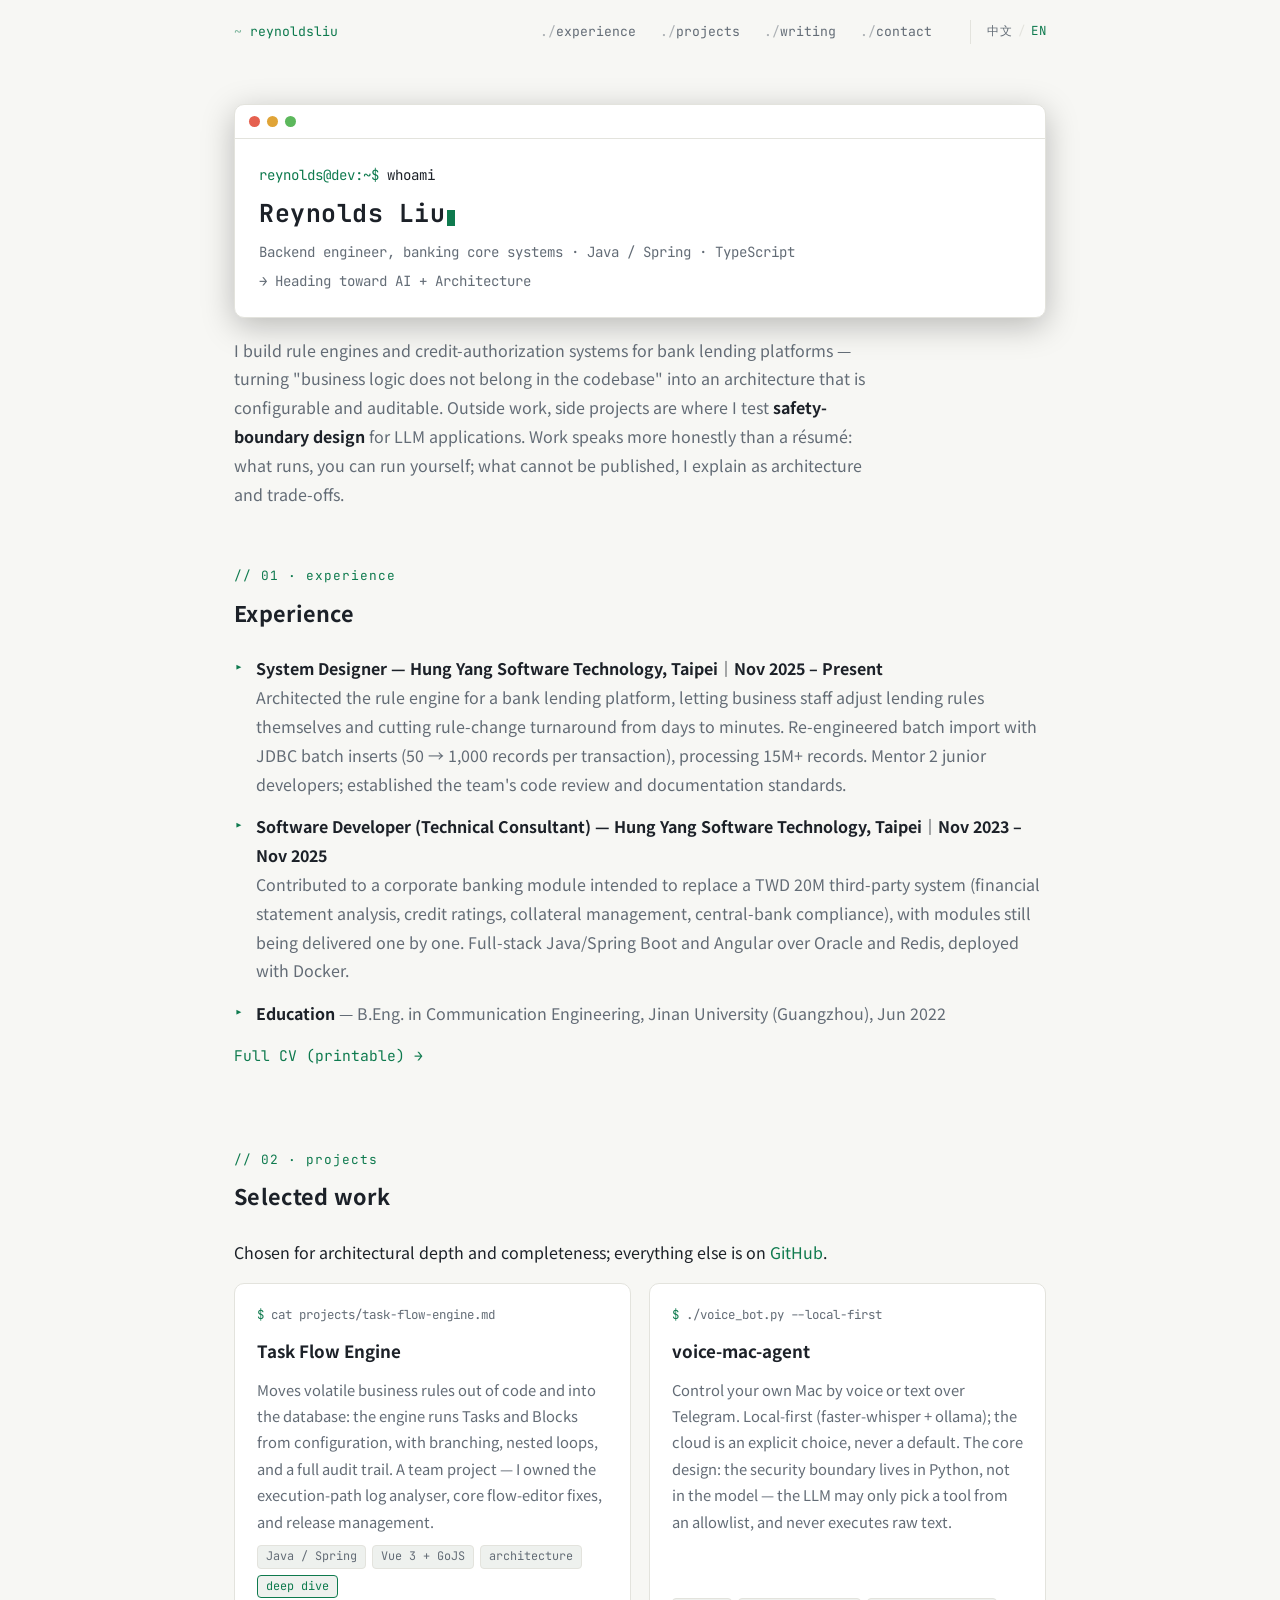
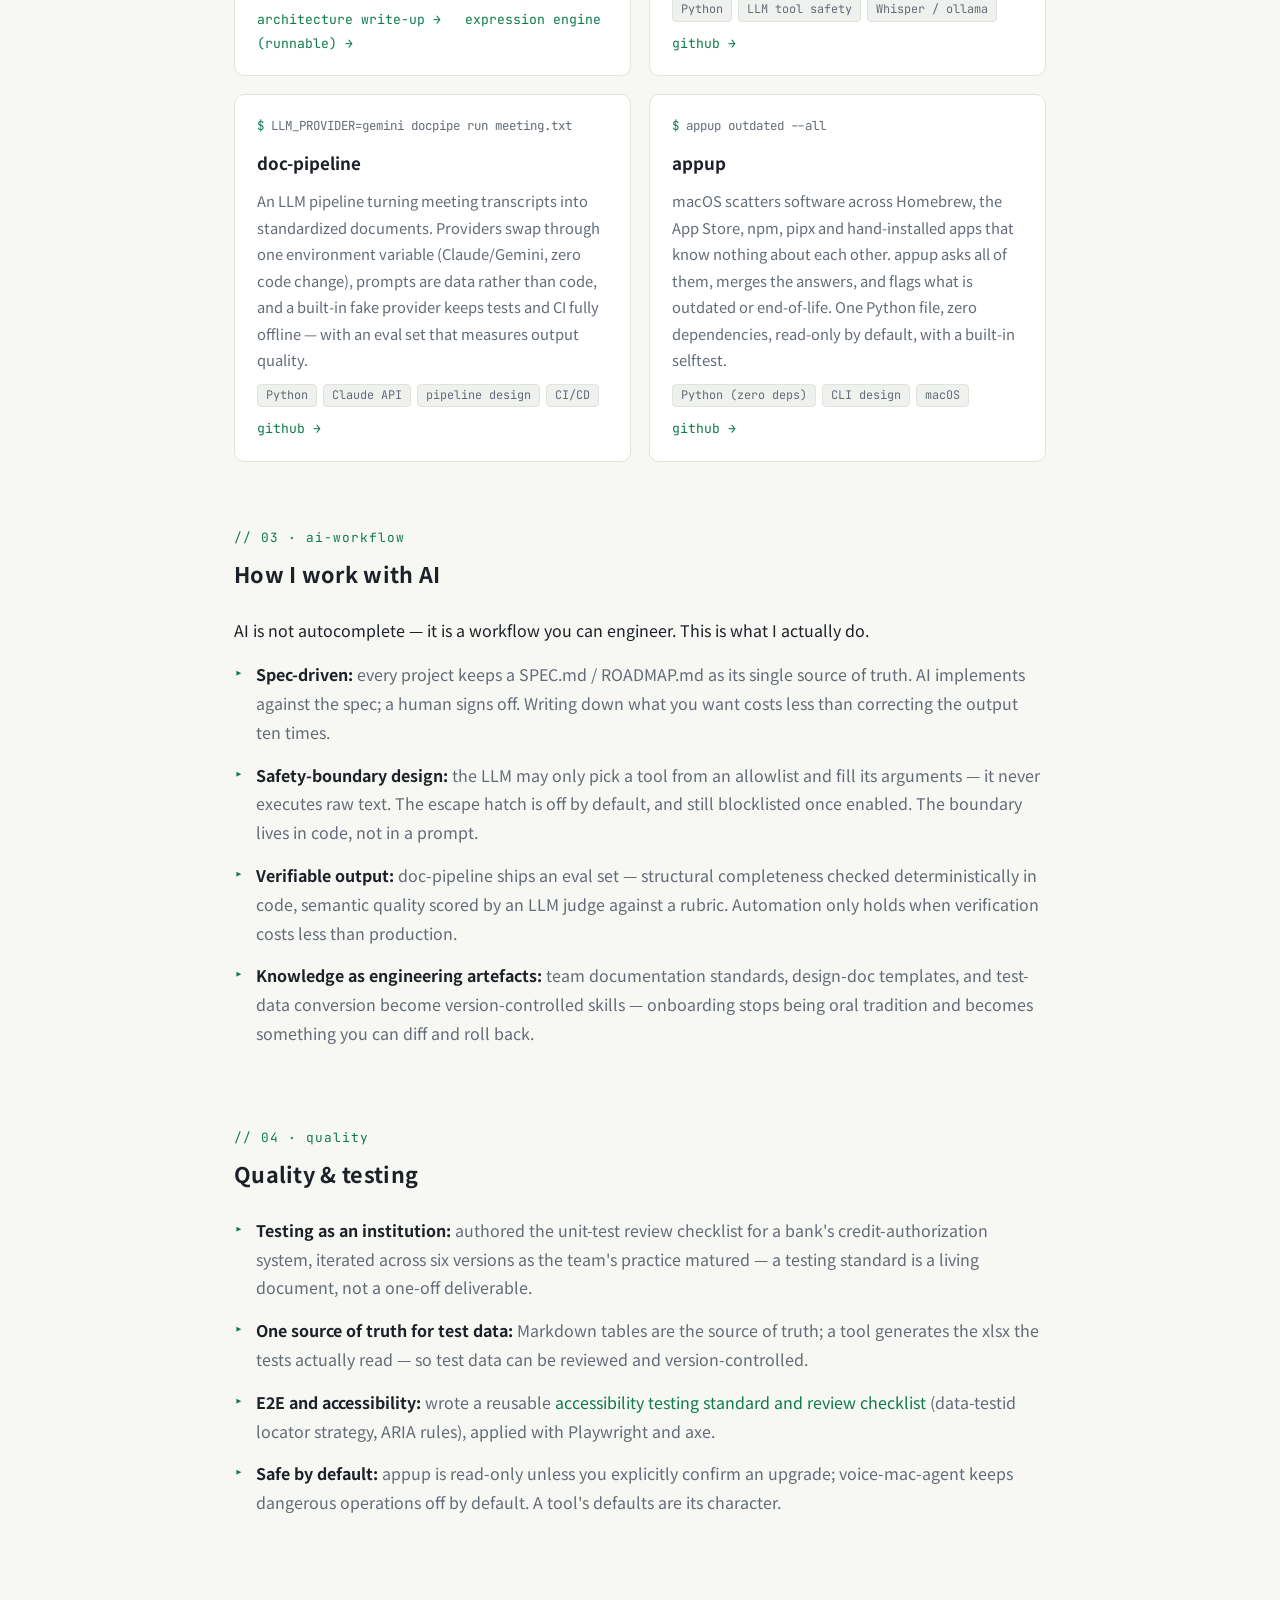
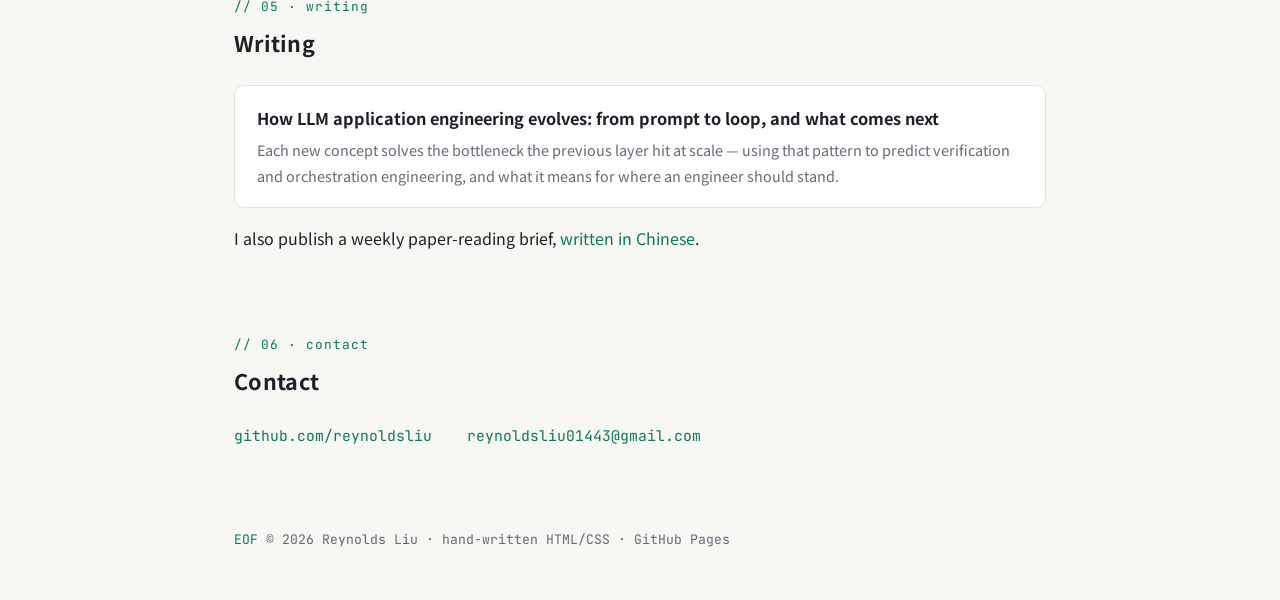
==== en/index.html @ 4cf9ab03 "Update CV and website content Updated cv.html, index.html, and style.css Added English translations " ====
<!doctype html>
<html lang="en">
<head>
<meta charset="utf-8">
<meta name="viewport" content="width=device-width,initial-scale=1">
<title>Reynolds Liu — Backend Engineer · AI + Architecture</title>
<meta name="description" content="Backend engineer in banking core systems. Projects: a configurable task flow engine, a local-first AI voice agent, a provider-swappable document pipeline, and a zero-dependency macOS CLI.">
<meta property="og:title" content="Reynolds Liu — Backend Engineer · AI + Architecture">
<meta property="og:description" content="Backend engineer in banking core systems, moving toward AI + Architecture.">
<meta property="og:type" content="website">
<meta property="og:url" content="https://reynoldsliu.github.io/en/">
<link rel="alternate" hreflang="zh-Hant" href="https://reynoldsliu.github.io/">
<link rel="alternate" hreflang="en" href="https://reynoldsliu.github.io/en/">
<link rel="icon" href="data:image/svg+xml,<svg xmlns='http://www.w3.org/2000/svg' viewBox='0 0 100 100'><rect width='100' height='100' rx='18' fill='%230d1117'/><text x='18' y='68' font-family='monospace' font-size='52' fill='%233fd68f'>&gt;_</text></svg>">
<link rel="preconnect" href="https://fonts.googleapis.com">
<link rel="preconnect" href="https://fonts.gstatic.com" crossorigin>
<link href="https://fonts.googleapis.com/css2?family=JetBrains+Mono:wght@400;500&family=Noto+Sans+TC:wght@400;500;700&display=swap" rel="stylesheet">
<link rel="stylesheet" href="../style.css">
</head>
<body>
<div class="wrap">

<nav class="top">
  <a class="home" href="index.html">reynoldsliu</a>
  <a href="#experience">experience</a>
  <a href="#projects">projects</a>
  <a href="#writing">writing</a>
  <a href="#contact">contact</a>
  <span class="lang"><a href="../index.html">中文</a><em>/</em><a href="index.html" aria-current="true">EN</a></span>
</nav>

<div class="term">
  <div class="term-bar"><i></i><i></i><i></i></div>
  <div class="term-body">
    <div><span class="ps">reynolds@dev:~$</span> <span class="cmd">whoami</span></div>
    <div><h1>Reynolds Liu</h1><span class="caret"></span></div>
    <div class="out">Backend engineer, banking core systems · Java / Spring · TypeScript</div>
    <div class="out">→ Heading toward AI + Architecture</div>
  </div>
</div>
<p class="intro">
  I build rule engines and credit-authorization systems for bank lending platforms — turning
  "business logic does not belong in the codebase" into an architecture that is configurable and
  auditable. Outside work, side projects are where I test <strong>safety-boundary design</strong>
  for LLM applications. Work speaks more honestly than a résumé: what runs, you can run yourself;
  what cannot be published, I explain as architecture and trade-offs.
</p>

<section id="experience">
  <p class="sec">01 · experience</p>
  <h2>Experience</h2>
  <ul class="plain">
    <li><strong>System Designer — Hung Yang Software Technology, Taipei｜Nov 2025 – Present</strong><br>
    Architected the rule engine for a bank lending platform, letting business staff adjust lending
    rules themselves and cutting rule-change turnaround from days to minutes. Re-engineered batch
    import with JDBC batch inserts (50 → 1,000 records per transaction), processing 15M+ records.
    Mentor 2 junior developers; established the team's code review and documentation standards.</li>
    <li><strong>Software Developer (Technical Consultant) — Hung Yang Software Technology, Taipei｜Nov 2023 – Nov 2025</strong><br>
    Contributed to a corporate banking module intended to replace a TWD 20M third-party system
    (financial statement analysis, credit ratings, collateral management, central-bank compliance),
    with modules still being delivered one by one.
    Full-stack Java/Spring Boot and Angular over Oracle and Redis, deployed with Docker.</li>
    <li><strong>Education</strong> — B.Eng. in Communication Engineering, Jinan University (Guangzhou), Jun 2022</li>
  </ul>
  <p class="contact"><a href="cv.html">Full CV (printable) →</a></p>
</section>

<section id="projects">
  <p class="sec">02 · projects</p>
  <h2>Selected work</h2>
  <p class="section-note">Chosen for architectural depth and completeness; everything else is on <a href="https://github.com/reynoldsliu">GitHub</a>.</p>
  <div class="grid">

    <div class="card">
      <div class="path">cat projects/task-flow-engine.md</div>
      <h3><a href="projects/taskengine.html">Task Flow Engine</a></h3>
      <p>Moves volatile business rules out of code and into the database: the engine runs Tasks and Blocks from configuration, with branching, nested loops, and a full audit trail. A team project — I owned the execution-path log analyser, core flow-editor fixes, and release management.</p>
      <div class="tags"><span class="tag">Java / Spring</span><span class="tag">Vue 3 + GoJS</span><span class="tag">architecture</span><span class="tag chip-live">deep dive</span></div>
      <div class="links">
        <a href="projects/taskengine.html">architecture write-up →</a>
        <a href="https://github.com/reynoldsliu/flow-expression-engine">expression engine (runnable) →</a>
      </div>
    </div>

    <div class="card">
      <div class="path">./voice_bot.py --local-first</div>
      <h3><a href="https://github.com/reynoldsliu/voice-mac-agent">voice-mac-agent</a></h3>
      <p>Control your own Mac by voice or text over Telegram. Local-first (faster-whisper + ollama); the cloud is an explicit choice, never a default. The core design: the security boundary lives in Python, not in the model — the LLM may only pick a tool from an allowlist, and never executes raw text.</p>
      <div class="tags"><span class="tag">Python</span><span class="tag">LLM tool safety</span><span class="tag">Whisper / ollama</span></div>
      <div class="links"><a href="https://github.com/reynoldsliu/voice-mac-agent">github →</a></div>
    </div>

    <div class="card">
      <div class="path">LLM_PROVIDER=gemini docpipe run meeting.txt</div>
      <h3><a href="https://github.com/reynoldsliu/doc-pipeline">doc-pipeline</a></h3>
      <p>An LLM pipeline turning meeting transcripts into standardized documents. Providers swap through one environment variable (Claude/Gemini, zero code change), prompts are data rather than code, and a built-in fake provider keeps tests and CI fully offline — with an eval set that measures output quality.</p>
      <div class="tags"><span class="tag">Python</span><span class="tag">Claude API</span><span class="tag">pipeline design</span><span class="tag">CI/CD</span></div>
      <div class="links"><a href="https://github.com/reynoldsliu/doc-pipeline">github →</a></div>
    </div>

    <div class="card">
      <div class="path">appup outdated --all</div>
      <h3><a href="https://github.com/reynoldsliu/appup">appup</a></h3>
      <p>macOS scatters software across Homebrew, the App Store, npm, pipx and hand-installed apps that know nothing about each other. appup asks all of them, merges the answers, and flags what is outdated or end-of-life. One Python file, zero dependencies, read-only by default, with a built-in selftest.</p>
      <div class="tags"><span class="tag">Python (zero deps)</span><span class="tag">CLI design</span><span class="tag">macOS</span></div>
      <div class="links"><a href="https://github.com/reynoldsliu/appup">github →</a></div>
    </div>

  </div>
</section>

<section id="workflow">
  <p class="sec">03 · ai-workflow</p>
  <h2>How I work with AI</h2>
  <p class="section-note">AI is not autocomplete — it is a workflow you can engineer. This is what I actually do.</p>
  <ul class="plain">
    <li><strong>Spec-driven:</strong> every project keeps a SPEC.md / ROADMAP.md as its single source of truth. AI implements against the spec; a human signs off. Writing down what you want costs less than correcting the output ten times.</li>
    <li><strong>Safety-boundary design:</strong> the LLM may only pick a tool from an allowlist and fill its arguments — it never executes raw text. The escape hatch is off by default, and still blocklisted once enabled. The boundary lives in code, not in a prompt.</li>
    <li><strong>Verifiable output:</strong> doc-pipeline ships an eval set — structural completeness checked deterministically in code, semantic quality scored by an LLM judge against a rubric. Automation only holds when verification costs less than production.</li>
    <li><strong>Knowledge as engineering artefacts:</strong> team documentation standards, design-doc templates, and test-data conversion become version-controlled skills — onboarding stops being oral tradition and becomes something you can diff and roll back.</li>
  </ul>
</section>

<section id="quality">
  <p class="sec">04 · quality</p>
  <h2>Quality &amp; testing</h2>
  <ul class="plain">
    <li><strong>Testing as an institution:</strong> authored the unit-test review checklist for a bank's credit-authorization system, iterated across six versions as the team's practice matured — a testing standard is a living document, not a one-off deliverable.</li>
    <li><strong>One source of truth for test data:</strong> Markdown tables are the source of truth; a tool generates the xlsx the tests actually read — so test data can be reviewed and version-controlled.</li>
    <li><strong>E2E and accessibility:</strong> wrote a reusable <a href="https://github.com/reynoldsliu/pw-agents/tree/main/specs">accessibility testing standard and review checklist</a> (data-testid locator strategy, ARIA rules), applied with Playwright and axe.</li>
    <li><strong>Safe by default:</strong> appup is read-only unless you explicitly confirm an upgrade; voice-mac-agent keeps dangerous operations off by default. A tool's defaults are its character.</li>
  </ul>
</section>

<section id="writing">
  <p class="sec">05 · writing</p>
  <h2>Writing</h2>
  <a class="post" href="writing/llm-engineering.html">
    <b>How LLM application engineering evolves: from prompt to loop, and what comes next</b>
    <span>Each new concept solves the bottleneck the previous layer hit at scale — using that pattern to predict verification and orchestration engineering, and what it means for where an engineer should stand.</span>
  </a>
  <p class="section-note">I also publish a weekly paper-reading brief, <a href="../index.html#writing">written in Chinese</a>.</p>
</section>

<section id="contact">
  <p class="sec">06 · contact</p>
  <h2>Contact</h2>
  <p class="contact">
    <a href="https://github.com/reynoldsliu">github.com/reynoldsliu</a>
    <a href="mailto:reynoldsliu01443@gmail.com">reynoldsliu01443@gmail.com</a>
  </p>
</section>

<footer>© 2026 Reynolds Liu · hand-written HTML/CSS · GitHub Pages</footer>

</div>
</body>
</html>
---- style.css ----
/* Terminal-inspired, dark-first, one accent. */
:root{
  --bg:#0d1117;--panel:#151b23;--line:#232b35;--fg:#d8dee4;--muted:#8b949e;
  --accent:#3fd68f;--accent-dim:rgba(63,214,143,.12);--chip:#1c2530;
  --mono:"JetBrains Mono",ui-monospace,SFMono-Regular,Menlo,monospace;
  --sans:"Noto Sans TC",-apple-system,BlinkMacSystemFont,"PingFang TC",sans-serif;
}
@media (prefers-color-scheme:light){
  :root{--bg:#f7f7f4;--panel:#ffffff;--line:#e3e3dd;--fg:#1c2128;--muted:#636c76;
  --accent:#0e7a4e;--accent-dim:rgba(14,122,78,.08);--chip:#eef1ee;}
}
*{box-sizing:border-box}
html{scroll-behavior:smooth}
body{margin:0;background:var(--bg);color:var(--fg);font-family:var(--sans);
  line-height:1.8;font-size:16px;-webkit-font-smoothing:antialiased}
.wrap{max-width:860px;margin:0 auto;padding:0 24px}
a{color:var(--accent);text-decoration:none}
a:hover{text-decoration:underline}
code,.mono{font-family:var(--mono)}

/* top nav */
nav.top{display:flex;gap:24px;padding:20px 0;font-family:var(--mono);font-size:.82rem}
nav.top a{color:var(--muted)}
nav.top a::before{content:"./";opacity:.5}
nav.top .lang a::before,nav.top .home::before{content:none}
nav.top a:hover{color:var(--accent);text-decoration:none}
nav.top .home{margin-right:auto;color:var(--accent)}
nav.top .home::before{content:"~ "!important}

/* terminal hero */
.term{background:var(--panel);border:1px solid var(--line);border-radius:10px;
  margin:40px 0 12px;overflow:hidden;box-shadow:0 8px 32px rgba(0,0,0,.25)}
.term-bar{display:flex;gap:7px;padding:11px 14px;border-bottom:1px solid var(--line)}
.term-bar i{width:11px;height:11px;border-radius:50%;background:var(--line)}
.term-bar i:first-child{background:#e5604f}.term-bar i:nth-child(2){background:#e0a437}.term-bar i:nth-child(3){background:#5cb85c}
.term-body{padding:22px 24px;font-family:var(--mono);font-size:.88rem;line-height:2}
.term-body .ps{color:var(--accent)}
.term-body .cmd{color:var(--fg)}
.term-body .out{color:var(--muted)}
.term-body h1{display:inline;font-size:1.55rem;letter-spacing:.5px;margin:0;color:var(--fg);font-family:var(--mono)}
.caret{display:inline-block;width:.55em;height:1.15em;background:var(--accent);
  vertical-align:text-bottom;margin-left:2px;animation:blink 1.1s steps(1) infinite}
@keyframes blink{50%{opacity:0}}
@media (prefers-reduced-motion:reduce){.caret{animation:none}}
p.intro{max-width:640px;color:var(--muted);margin:18px 0 0}
p.intro strong{color:var(--fg)}

/* sections */
section{padding:56px 0 8px}
.sec{font-family:var(--mono);font-size:.8rem;color:var(--accent);letter-spacing:1px;margin:0 0 6px}
.sec::before{content:"// "}
h2{font-size:1.35rem;margin:0 0 22px;letter-spacing:.3px}

/* project cards */
.grid{display:grid;grid-template-columns:1fr 1fr;gap:18px}
@media(max-width:640px){.grid{grid-template-columns:1fr}}
.card{background:var(--panel);border:1px solid var(--line);border-radius:10px;padding:20px 22px;
  display:flex;flex-direction:column;gap:10px;transition:border-color .15s,transform .15s}
.card:hover{border-color:var(--accent);transform:translateY(-2px)}
.card .path{font-family:var(--mono);font-size:.78rem;color:var(--muted)}
.card .path::before{content:"$ ";color:var(--accent)}
.card h3{margin:0;font-size:1.06rem}
.card h3 a{color:var(--fg)}
.card h3 a:hover{color:var(--accent);text-decoration:none}
.card p{margin:0;font-size:.92rem;color:var(--muted);flex:1}
.tags{display:flex;flex-wrap:wrap;gap:6px}
.tag{background:var(--chip);color:var(--muted);border:1px solid var(--line);
  border-radius:4px;padding:0 8px;font-size:.74rem;font-family:var(--mono)}
.chip-live{color:var(--accent);border-color:var(--accent)}
.card .links{font-family:var(--mono);font-size:.82rem}
.card .links a{margin-right:16px}

/* list sections */
ul.plain{padding-left:0;margin:0;list-style:none}
ul.plain li{margin:0 0 14px;padding-left:22px;position:relative}
ul.plain li::before{content:"▸";position:absolute;left:0;color:var(--accent);font-family:var(--mono)}
ul.plain li strong{color:var(--fg)}
ul.plain li{color:var(--muted)}

/* writing list */
.post{display:block;background:var(--panel);border:1px solid var(--line);border-radius:10px;
  padding:18px 22px;margin-bottom:14px;transition:border-color .15s}
.post:hover{border-color:var(--accent);text-decoration:none}
.post b{color:var(--fg);font-size:1.02rem}
.post span{display:block;color:var(--muted);font-size:.9rem;margin-top:4px}

/* contact + footer */
.contact{font-family:var(--mono);font-size:.92rem}
.contact a{margin-right:26px}
footer{padding:56px 0 48px;color:var(--muted);font-size:.82rem;font-family:var(--mono)}
footer::before{content:"EOF ";color:var(--accent)}

/* article pages */
article{padding:28px 0 40px}
article h1{font-size:1.7rem;line-height:1.4;margin:14px 0 4px}
article .sub{color:var(--muted);margin:0 0 26px;font-size:.95rem}
article h2{margin:44px 0 14px;font-size:1.2rem}
article h2::before{content:"## ";color:var(--accent);font-family:var(--mono);font-size:1rem}
article p{color:var(--fg)}
.note{background:var(--accent-dim);border-left:3px solid var(--accent);
  padding:12px 18px;border-radius:0 8px 8px 0;font-size:.92rem;color:var(--muted)}
.note strong{color:var(--fg)}
table{border-collapse:collapse;width:100%;font-size:.9rem;margin:14px 0}
th,td{border:1px solid var(--line);padding:8px 12px;text-align:left}
th{background:var(--panel);font-family:var(--mono);font-size:.8rem;color:var(--muted)}
pre.block{background:var(--panel);border:1px solid var(--line);border-radius:8px;
  padding:16px 18px;overflow-x:auto;font-family:var(--mono);font-size:.82rem;line-height:1.7;color:var(--muted)}
pre.block .k{color:var(--accent)}
.back{font-family:var(--mono);font-size:.82rem;color:var(--muted)}
.back:hover{color:var(--accent);text-decoration:none}

/* ---------- 語言切換（獨立中英版本，純連結） ---------- */
nav.top .lang{margin-left:14px;padding-left:16px;border-left:1px solid var(--line);
  font-family:var(--mono);font-size:.78rem;letter-spacing:.3px;white-space:nowrap}
nav.top .lang a{color:var(--muted);text-decoration:none;transition:color .12s}
nav.top .lang a:hover{color:var(--accent)}
nav.top .lang a[aria-current="true"]{color:var(--accent)}
nav.top .lang em{color:var(--line);font-style:normal;margin:0 6px}
@media(max-width:560px){
  nav.top{flex-wrap:wrap;gap:14px}
  nav.top .lang{margin-left:auto;padding-left:0;border-left:none}
}
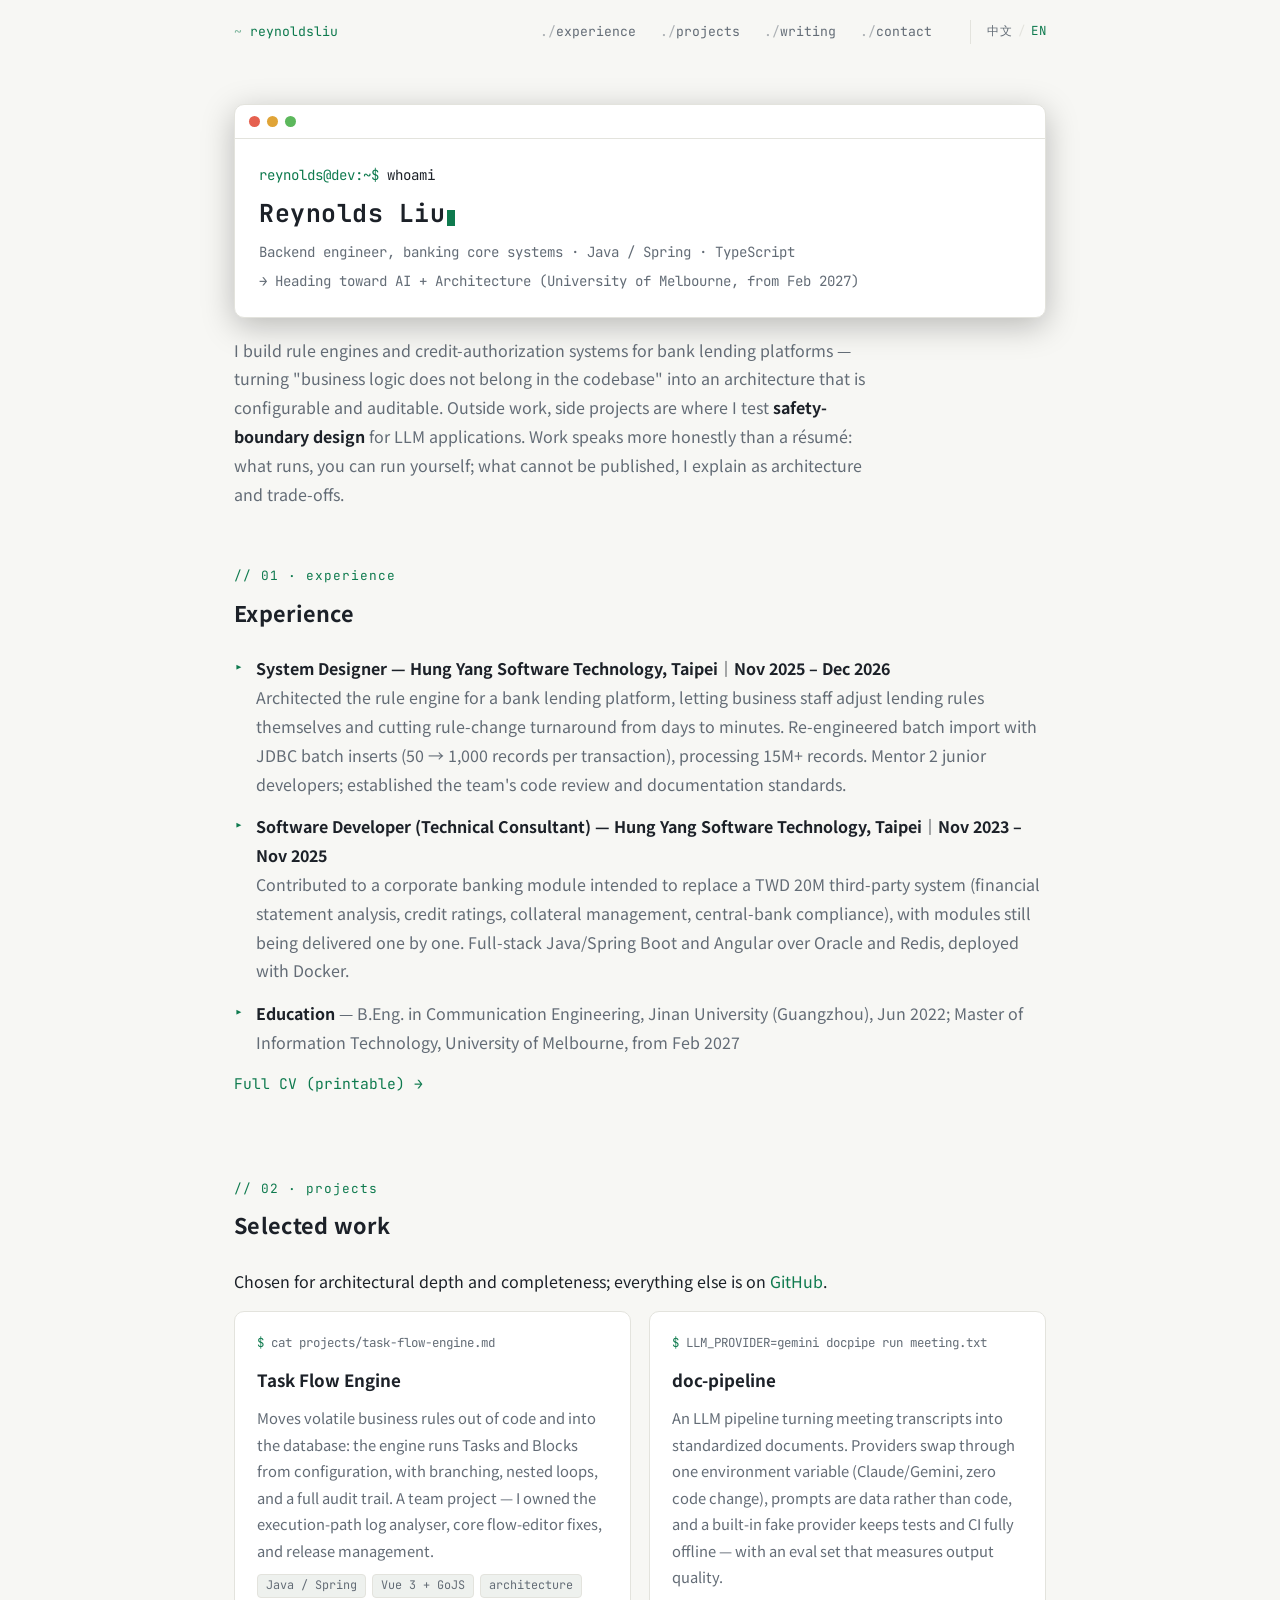
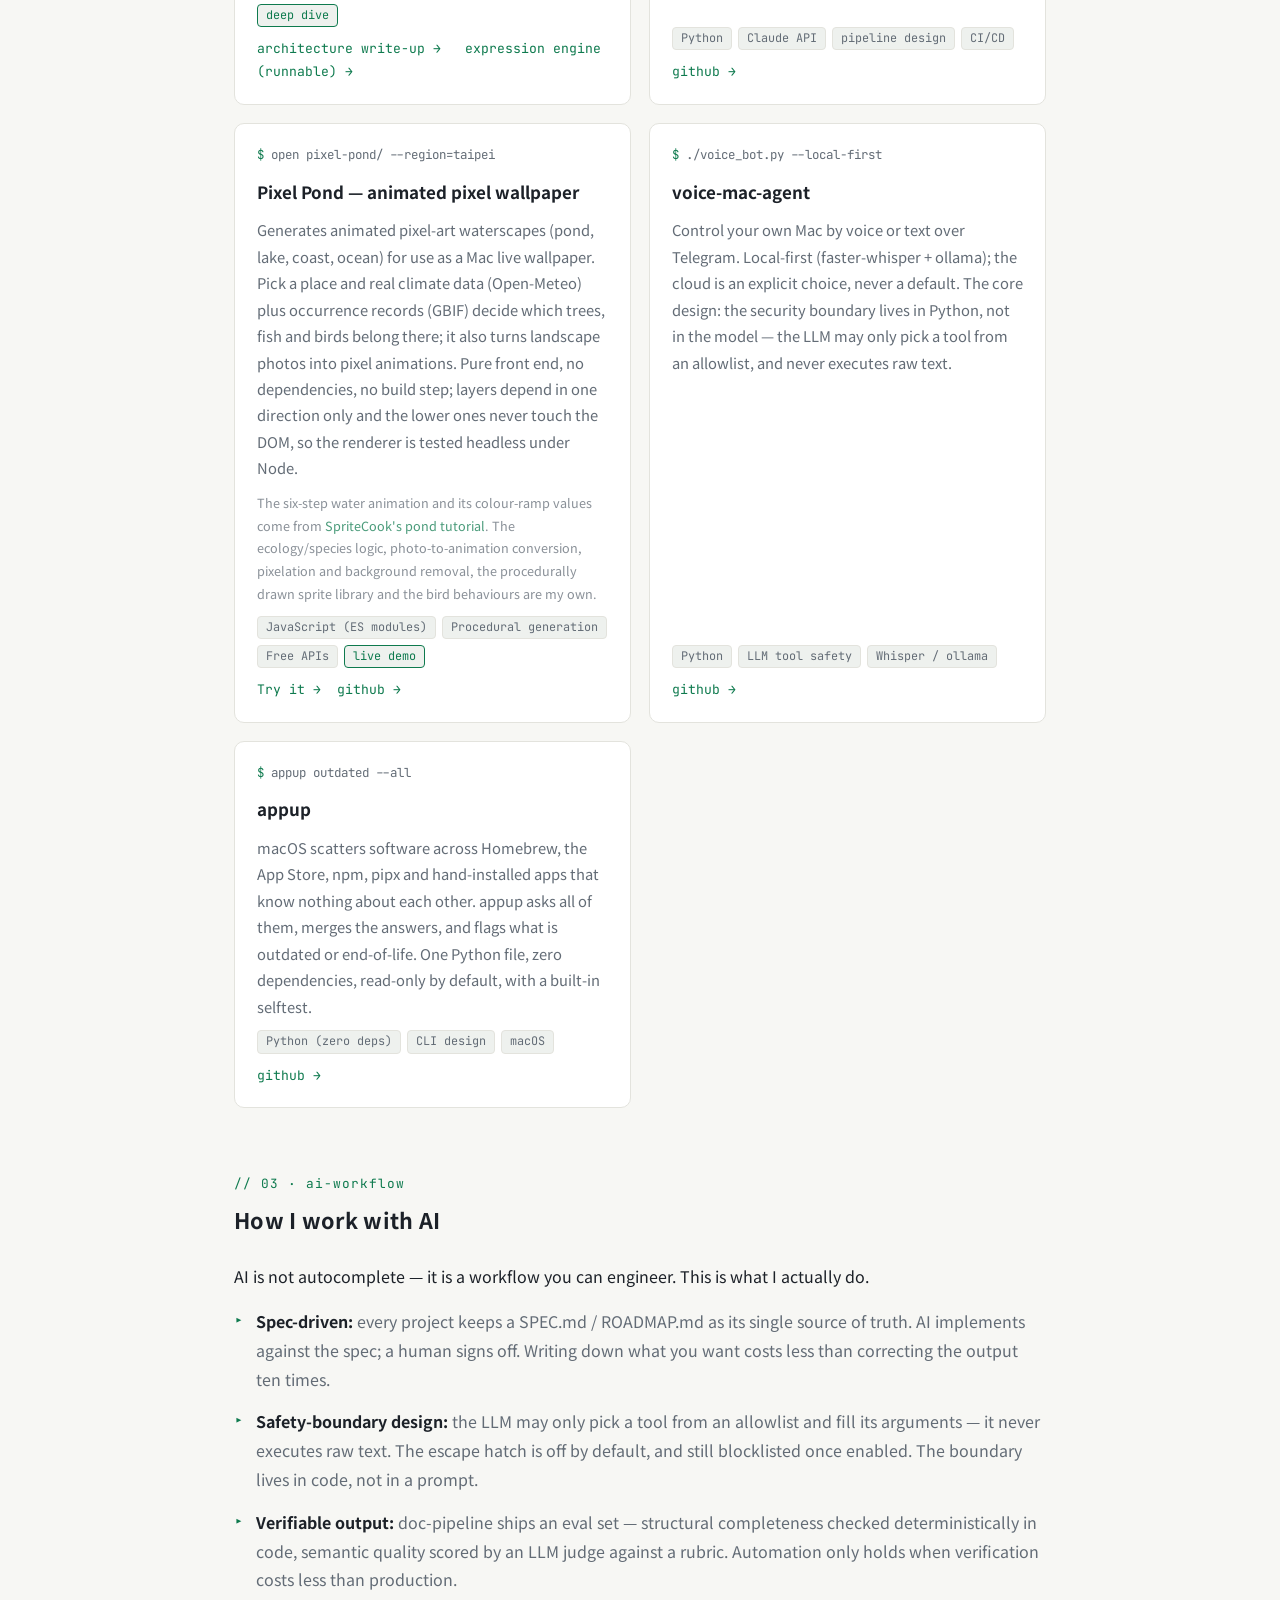
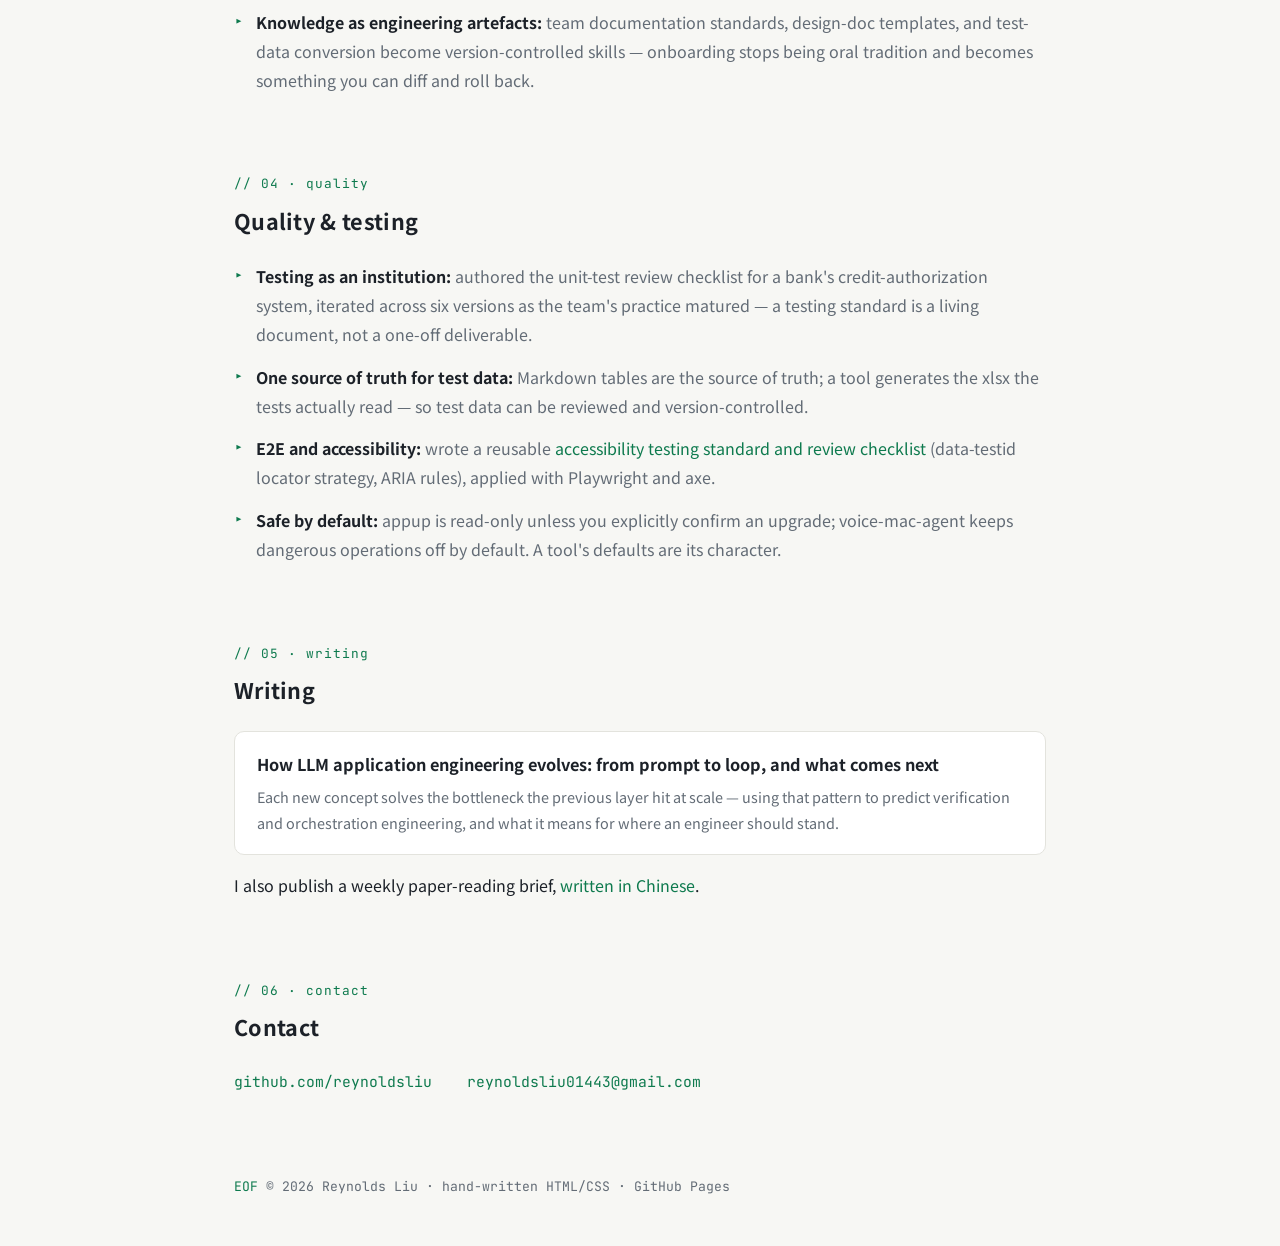
==== commit 33c6c854: "Personal portfolio site" ====
--- a/en/index.html
+++ b/en/index.html
@@ -6,7 +6,7 @@
 <title>Reynolds Liu — Backend Engineer · AI + Architecture</title>
 <meta name="description" content="Backend engineer in banking core systems. Projects: a configurable task flow engine, a local-first AI voice agent, a provider-swappable document pipeline, and a zero-dependency macOS CLI.">
 <meta property="og:title" content="Reynolds Liu — Backend Engineer · AI + Architecture">
-<meta property="og:description" content="Backend engineer in banking core systems, moving toward AI + Architecture.">
+<meta property="og:description" content="Backend engineer in banking core systems, moving toward AI + Architecture. Starting a master's at the University of Melbourne in February 2027.">
 <meta property="og:type" content="website">
 <meta property="og:url" content="https://reynoldsliu.github.io/en/">
 <link rel="alternate" hreflang="zh-Hant" href="https://reynoldsliu.github.io/">
@@ -35,7 +35,7 @@
     <div><span class="ps">reynolds@dev:~$</span> <span class="cmd">whoami</span></div>
     <div><h1>Reynolds Liu</h1><span class="caret"></span></div>
     <div class="out">Backend engineer, banking core systems · Java / Spring · TypeScript</div>
-    <div class="out">→ Heading toward AI + Architecture</div>
+    <div class="out">→ Heading toward AI + Architecture (University of Melbourne, from Feb 2027)</div>
   </div>
 </div>
 <p class="intro">
@@ -50,7 +50,7 @@
   <p class="sec">01 · experience</p>
   <h2>Experience</h2>
   <ul class="plain">
-    <li><strong>System Designer — Hung Yang Software Technology, Taipei｜Nov 2025 – Present</strong><br>
+    <li><strong>System Designer — Hung Yang Software Technology, Taipei｜Nov 2025 – Dec 2026</strong><br>
     Architected the rule engine for a bank lending platform, letting business staff adjust lending
     rules themselves and cutting rule-change turnaround from days to minutes. Re-engineered batch
     import with JDBC batch inserts (50 → 1,000 records per transaction), processing 15M+ records.
@@ -60,7 +60,7 @@
     (financial statement analysis, credit ratings, collateral management, central-bank compliance),
     with modules still being delivered one by one.
     Full-stack Java/Spring Boot and Angular over Oracle and Redis, deployed with Docker.</li>
-    <li><strong>Education</strong> — B.Eng. in Communication Engineering, Jinan University (Guangzhou), Jun 2022</li>
+    <li><strong>Education</strong> — B.Eng. in Communication Engineering, Jinan University (Guangzhou), Jun 2022; Master of Information Technology, University of Melbourne, from Feb 2027</li>
   </ul>
   <p class="contact"><a href="cv.html">Full CV (printable) →</a></p>
 </section>
@@ -70,7 +70,6 @@
   <h2>Selected work</h2>
   <p class="section-note">Chosen for architectural depth and completeness; everything else is on <a href="https://github.com/reynoldsliu">GitHub</a>.</p>
   <div class="grid">
-
     <div class="card">
       <div class="path">cat projects/task-flow-engine.md</div>
       <h3><a href="projects/taskengine.html">Task Flow Engine</a></h3>
@@ -83,19 +82,28 @@
     </div>
 
     <div class="card">
+      <div class="path">LLM_PROVIDER=gemini docpipe run meeting.txt</div>
+      <h3><a href="https://github.com/reynoldsliu/doc-pipeline">doc-pipeline</a></h3>
+      <p>An LLM pipeline turning meeting transcripts into standardized documents. Providers swap through one environment variable (Claude/Gemini, zero code change), prompts are data rather than code, and a built-in fake provider keeps tests and CI fully offline — with an eval set that measures output quality.</p>
+      <div class="tags"><span class="tag">Python</span><span class="tag">Claude API</span><span class="tag">pipeline design</span><span class="tag">CI/CD</span></div>
+      <div class="links"><a href="https://github.com/reynoldsliu/doc-pipeline">github →</a></div>
+    </div>
+
+    <div class="card">
+      <div class="path">open pixel-pond/ --region=taipei</div>
+      <h3><a href="../pixel-pond/?lang=en">Pixel Pond — animated pixel wallpaper</a></h3>
+      <p>Generates animated pixel-art waterscapes (pond, lake, coast, ocean) for use as a Mac live wallpaper. Pick a place and real climate data (Open-Meteo) plus occurrence records (GBIF) decide which trees, fish and birds belong there; it also turns landscape photos into pixel animations. Pure front end, no dependencies, no build step; layers depend in one direction only and the lower ones never touch the DOM, so the renderer is tested headless under Node.</p>
+      <p class="credit">The six-step water animation and its colour-ramp values come from <a href="https://www.spritecook.ai/blog/pixel-art-pond-water-reflections-ripples">SpriteCook's pond tutorial</a>. The ecology/species logic, photo-to-animation conversion, pixelation and background removal, the procedurally drawn sprite library and the bird behaviours are my own.</p>
+      <div class="tags"><span class="tag">JavaScript (ES modules)</span><span class="tag">Procedural generation</span><span class="tag">Free APIs</span><span class="tag chip-live">live demo</span></div>
+      <div class="links"><a href="../pixel-pond/?lang=en">Try it →</a><a href="https://github.com/reynoldsliu/pixel-pond">github →</a></div>
+    </div>
+
+    <div class="card">
       <div class="path">./voice_bot.py --local-first</div>
       <h3><a href="https://github.com/reynoldsliu/voice-mac-agent">voice-mac-agent</a></h3>
       <p>Control your own Mac by voice or text over Telegram. Local-first (faster-whisper + ollama); the cloud is an explicit choice, never a default. The core design: the security boundary lives in Python, not in the model — the LLM may only pick a tool from an allowlist, and never executes raw text.</p>
       <div class="tags"><span class="tag">Python</span><span class="tag">LLM tool safety</span><span class="tag">Whisper / ollama</span></div>
       <div class="links"><a href="https://github.com/reynoldsliu/voice-mac-agent">github →</a></div>
-    </div>
-
-    <div class="card">
-      <div class="path">LLM_PROVIDER=gemini docpipe run meeting.txt</div>
-      <h3><a href="https://github.com/reynoldsliu/doc-pipeline">doc-pipeline</a></h3>
-      <p>An LLM pipeline turning meeting transcripts into standardized documents. Providers swap through one environment variable (Claude/Gemini, zero code change), prompts are data rather than code, and a built-in fake provider keeps tests and CI fully offline — with an eval set that measures output quality.</p>
-      <div class="tags"><span class="tag">Python</span><span class="tag">Claude API</span><span class="tag">pipeline design</span><span class="tag">CI/CD</span></div>
-      <div class="links"><a href="https://github.com/reynoldsliu/doc-pipeline">github →</a></div>
     </div>
 
     <div class="card">
@@ -105,7 +113,6 @@
       <div class="tags"><span class="tag">Python (zero deps)</span><span class="tag">CLI design</span><span class="tag">macOS</span></div>
       <div class="links"><a href="https://github.com/reynoldsliu/appup">github →</a></div>
     </div>
-
   </div>
 </section>
 
--- a/style.css
+++ b/style.css
@@ -67,6 +67,7 @@
 .tag{background:var(--chip);color:var(--muted);border:1px solid var(--line);
   border-radius:4px;padding:0 8px;font-size:.74rem;font-family:var(--mono)}
 .chip-live{color:var(--accent);border-color:var(--accent)}
+.card .credit{flex:0 0 auto;font-size:.79rem;opacity:.75}
 .card .links{font-family:var(--mono);font-size:.82rem}
 .card .links a{margin-right:16px}
 
